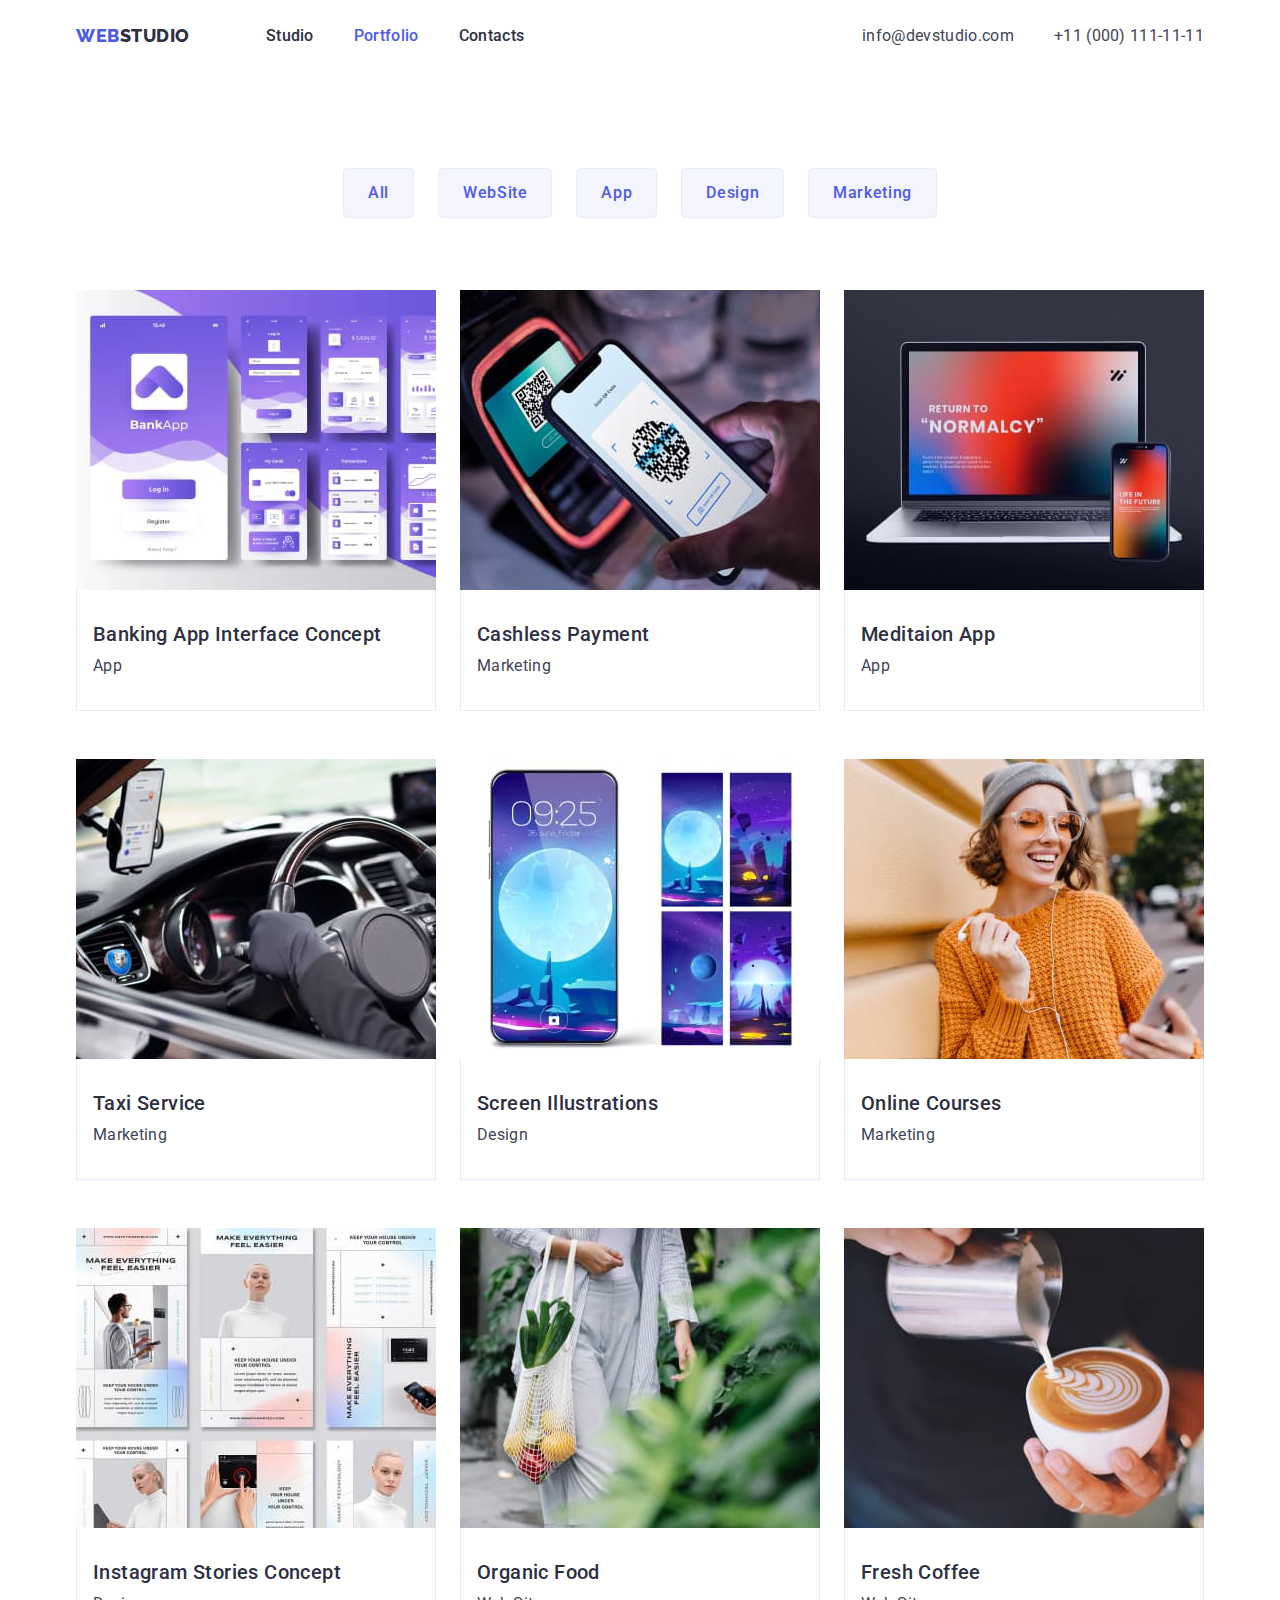
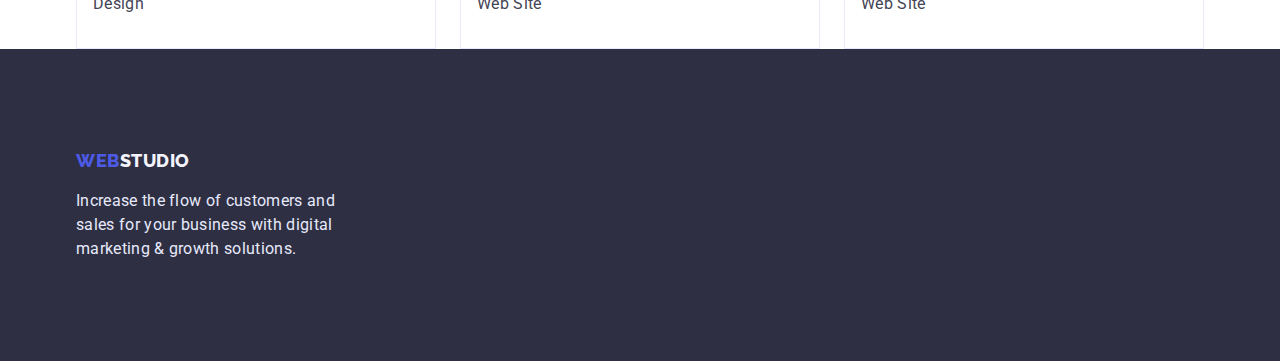
==== portfolio.html @ 984935fe "upd1" ====
<!DOCTYPE html>
<html lang="en">
<head>
    <meta charset="UTF-8">
    <meta http-equiv="X-UA-Compatible" content="IE=edge">
    <meta name="viewport" content="width=device-width, initial-scale=1.0">
    <title>Document</title>
    <link rel="stylesheet" href="./css/normalize.css">
    <link rel="preconnect" href="https://fonts.googleapis.com">
<link rel="preconnect" href="https://fonts.gstatic.com" crossorigin>
<link href="https://fonts.googleapis.com/css2?family=Raleway:wght@800&family=Roboto:wght@400;500;700&display=swap" rel="stylesheet">
    <link rel="stylesheet" href="./css/styles.css">
</head>
<body>
     <!--HEADER-->
     <header>
        <div class="container header"> 
    <a class="header-logo" href="./index.html"><span class="header-logo-web">WEB</span>STUDIO</a>
          <nav style="margin-left: 76px;">
               <ul class="header-navigation">
                   <li><a class="header-navigation-item" href="./index.html" 
                       >Studio</a></li>
                   <li><a class="header-navigation-item current" style="color:var(--primary-brand);" href="./portfolio.html">Portfolio</a></li>
                   <li><a class="header-navigation-item" href="">Contacts</a></li>
               </ul>
           </nav>
           <ul class="header-contacts">
               <li><a class="header-contacts-item" href="mailto:info@devstudio.com">info@devstudio.com</a></li>
               <li><a class="header-contacts-item" href="tel:+110001111111">+11 (000) 111-11-11</a></li>
           </ul>
       </div>
       </header>
    <!--MAIN-->
    <main>
        
    <section class= "portfolio-main"><div class="container"> 
       <!--FILTERS--> 
       <h1 class="visually-hidden">Filters</h1>

        <ul class="portfolio-main-filter">
        <li><button class="main-filter-button" type="button">All</button></li>
        <li><button class="main-filter-button" type="button">WebSite</button></li>
        <li><button class="main-filter-button" type="button">App</button></li>
        <li><button class="main-filter-button" type="button">Design</button></li>
        <li><button class="main-filter-button" type="button">Marketing</button></li>
        </ul>
   

        <!--PICTURES-->
         <ul class="gallery-list">

        <li>
        <img src="./images/screens.jpg" alt="Screens" width="360">
        <div class="gallery"><h3 class="portfolio-main-heading-3">Banking App Interface Concept</h3>
         <p class="portfolio-main-paragraph">App</p></div>
        </li>
        <li>
            <img src="./images/phone.jpg" alt="Phone" width="360">
        <div class="gallery"><h3 class="portfolio-main-heading-3">Cashless Payment</h3>
            <p class="portfolio-main-paragraph">Marketing</p></div>
        </li>
        <li>
            <img src="./images/laptop.jpg" alt="Laptop" width="360">
        <div class="gallery"><h3 class="portfolio-main-heading-3">Meditaion App</h3>
            <p class="portfolio-main-paragraph">App</p></div>
        </li>
        <li>
            <img src="./images/wheel.jpg" alt="Wheel" width="360">
        <div class="gallery"><h3 class="portfolio-main-heading-3">Taxi Service</h3>
            <p class="portfolio-main-paragraph">Marketing</p></div>
        </li>
        <li>
            <img src="./images/screens2.jpg" alt="Screens2" width="360">
        <div class="gallery"><h3 class="portfolio-main-heading-3">Screen Illustrations</h3>
            <p class="portfolio-main-paragraph">Design</p></div>
        </li>
        <li>
            <img src="./images/girl.jpg" alt="Girl" width="360">
        <div class="gallery"><h3 class="portfolio-main-heading-3">Online Courses</h3>
            <p class="portfolio-main-paragraph">Marketing</p></div>
        </li>
        <li>
            <img src="./images/pages.jpg" alt="Pages" width="360">
        <div class="gallery"><h3 class="portfolio-main-heading-3">Instagram Stories Concept</h3>
            <p class="portfolio-main-paragraph">Design</p></div>
        </li>
        <li>
            <img src="./images/bag.jpg" alt="Bag" width="360">
        <div class="gallery"><h3 class="portfolio-main-heading-3">Organic Food</h3>
            <p class="portfolio-main-paragraph">Web Site</p></div>
        </li>
        <li>
            <img src="./images/coffee.jpg" alt="Coffee" width="360">
        <div class="gallery"><h3 class="portfolio-main-heading-3">Fresh Coffee</h3>
            <p class="portfolio-main-paragraph">Web Site</p></div>
        </li>
    </ul>
</div>
</section> 
</main>
   
   <!--FOOTER-->
   <footer class="footer"><div class="container">
    <a class="footer-logo" href="./index.html"> <span class="header-logo-web">WEB</span>STUDIO</a>
<p class="footer-paragraph">Increase the flow of customers and sales for your business with digital marketing & growth solutions.</p>
</div>
</footer>

</body>
</html>
---- css/styles.css ----
:root {
    --primary-brand: #4D5AE5;
    --pressed-state: #404BBF;
    --dark: #2E2F42;
    --success: #31D0AA;
    --text: #434455;
    --subtle-text: #8E8F99;
    --accent: #E7E9FC;
    --light: #F4F4FD;
    --white:  #FFFFFF;

    --main-font: 'Roboto', sans-serif;
    --secondary-font: 'Raleway', sans-serif;
}
body {
    background-color: var(--white);
    color: var(--dark); 
    font-family: var(--main-font);
    font-size: 16px;
    letter-spacing: 0.02em;}
h1,
h2,
h3,
h4,
h5,
h6,
p {margin: 0;}

img {display: block;
max-width: 100%;
height: auto;}

button {display: block;
cursor: pointer;
border: none;
border-radius: 4px;}


ul,
ol {list-style: none;
    margin: 0;
    padding-left: 0;}

a {text-decoration: none;
//color: inherit;}

.section {padding-top: 120px;
padding-bottom: 120px;
}

.container {width: 1158px;
padding: 0 15px;
margin: 0 auto;}


.visually-hidden {
    position: absolute;
    width: 1px;
    height: 1px;
    margin: -1px;
    border: 0;
    padding: 0;
    
    white-space: nowrap;
    clip-path: inset(100%);
    clip: rect(0 0 0 0);
    overflow: hidden;
  }


  /* HEADER */
.header {display: flex;
align-items: center;
}

    
/* LOGO */

.header-logo {
    font-family: var(--secondary-font);
    font-weight: 800;
    font-size: 18px;
    line-height: 1.33;
    color: var(--dark);
    text-decoration: none;
    letter-spacing: 0.03em;
   
  
    }
.header-logo-web {
font-family: var(--secondary-font);
font-weight: 800;
font-size: 18px;
line-height: 1.33;
color: var(--primary-brand);
text-decoration: none;
letter-spacing: 0.03em;

}
/* NAVIGATION */
.header-navigation {
display: flex;
gap: 40px;
}


.header-navigation-item {
   
    font-family: var(--main-font);
    font-weight: 500;
    line-height: 1.5;
    color:  var(--dark);
    text-decoration: none;
    letter-spacing: 0.02em;
    font-size: 16px;
    display: block;
    padding: 24px 0px;
}

.header-navigation-item:hover, .header-navigation-item:focus {
color: var(--primary-brand);
text-decoration: none;
}

/* CURRENT*/
.current {
color: var(--primary-brand);
}
/* CONTACTS */
.header-contacts {
display: flex;
gap: 40px;
margin-left: auto;
    
}
.header-contacts-item {
font-style: normal;
font-weight: 400;
font-size: 16px;
line-height: 1.5;
color: #434455;
letter-spacing: 0.02em;
}

.header-contacts:hover, .header-contacts:focus 
{color:var(--pressed-state);}


/* HERO */
.hero-container {
background-color:var(--dark);
text-align: center;
padding: 188px 0;

}
.main-heading-1 {
font-weight: 700;
font-size: 56px;
line-height: 1.07;
color: var(--white);
letter-spacing: 0.02em;
align-items: center;
width: 496px;
margin: 0 auto;
margin-bottom: 48px;

}
.main-button {    font-family: var(--main-font);
font-style: normal;
font-weight: 500;
font-size: 16px;
line-height: 1.19;
letter-spacing: 0.04em;
background-color: var(--primary-brand);
margin: 0 auto ;
color: var(--white);
padding: 16px 32px;
}

.main-button:hover, .main-button:focus {
background-color: var(--pressed-state);}

/* FEATURES */



.main-item-columns
{display: flex;
gap: 24px; 
}

/* WHAT WE ARE DOING */
.work {
    padding-top: 0;
}
/* OUR TEAM */
.team {
    background-color: var(--light);
}
.main-heading-2 {
font-style: normal;
font-weight: 700;
font-size: 36px;
line-height: 1.11;
letter-spacing: 0.02em;
margin-left: auto;
align-items: center;
margin-bottom: 72px;
text-align: center;
}


.main-pre-item{
display: flex;
gap: 24px;

}
.main-item {
font-weight: 400;
line-height: 1.5;}

.main-heading-3 {
font-style: normal;
font-weight: 500;
font-size: 20px;
line-height: 1.2;
color:  var(--dark);
letter-spacing: 0.02em;
margin-bottom: 8px;
}

.main-item-paragraph {
font-style: normal;
font-weight: 400;
line-height: 1.5;
color: #434455;
letter-spacing: 0.02em;

}
.main-pre-item-1 {
display: flex;
gap: 24px;
margin: 0 auto;
}
.team-items{
background-color: #FFFFFF;
box-shadow: 0px 1px 6px rgba(46, 47, 66, 0.08), 0px 1px 1px rgba(46, 47, 66, 0.16), 0px 2px 1px rgba(46, 47, 66, 0.08);
border-radius: 0px 0px 4px 4px;
text-align: center;
}
.team-content {
padding-top: 32px;
padding-bottom: 32px;

}
.main-item-paragraph-2 {
font-style: normal;
font-weight: 400;
line-height: 1.5;
color: #434455;
letter-spacing: 0.02em;
text-align: center;
}

.none {text-align: left;}

/* FOOTER */
.footer {
background-color:  var(--dark);
padding-top: 100px;
padding-bottom: 100px;
}
.footer-logo {font-family: var(--secondary-font);
font-style: normal;
font-weight: 800;
font-size: 18px;
line-height: 1.17;
color: #F4F4FD;
text-decoration: none;
letter-spacing: 0.03em;
display: flex;
align-items: center;
letter-spacing: 0.03em;
text-transform: uppercase;
margin-bottom: 16px;
}
.footer-paragraph {
font-style: normal;
font-weight: 400;
line-height: 1.5;
color: #E7E9FC;
letter-spacing: 0.02em;
width: 264px;


}
/* PORTFOLIO */

.portfolio-main {
padding-top: 96px; 
padding-bottom: 0;
}
/* FILTERS */

.portfolio-main-filter {display: flex; justify-content: center;
    align-items: center;
gap: 24px;
margin-bottom: 72px;}

.main-filter-button {margin: 0 auto;
padding: 12px 24px;
cursor: pointer;
color: var(--primary-brand);
letter-spacing: 0.04em;
font-weight: 500;
line-height: 1.5;
background-color: var(--light);
border: 1px solid var(--accent);
border-radius: 4px;
font-family: var(--main-font);
font-size: 16px;
}
.main-filter-button:hover, .main-filter-button:focus {
background-color: var(--pressed-state);
color: var(--white);

}

    /* PICTURES */
    
.portfolio-main-paragraph {
font-style: normal;
font-weight: 400;
line-height: 1.5;
color: #434455;
letter-spacing: 0.02em;
margin-left: 16px;
}
.gallery {
    padding: 32px 0px 32px 0px ;
    border: 1px solid var(--accent);
    border-top: 0;
    
}
.gallery-list {display: flex;
flex-wrap: wrap;
column-gap: 24px;
row-gap: 48px;
}


.portfolio-main-heading-3 {font-style: normal;
font-weight: 500;
font-size: 20px;
line-height: 1.2;
color:  var(--dark);
letter-spacing: 0.02em;
margin-bottom: 8px;
margin-left: 16px;
}
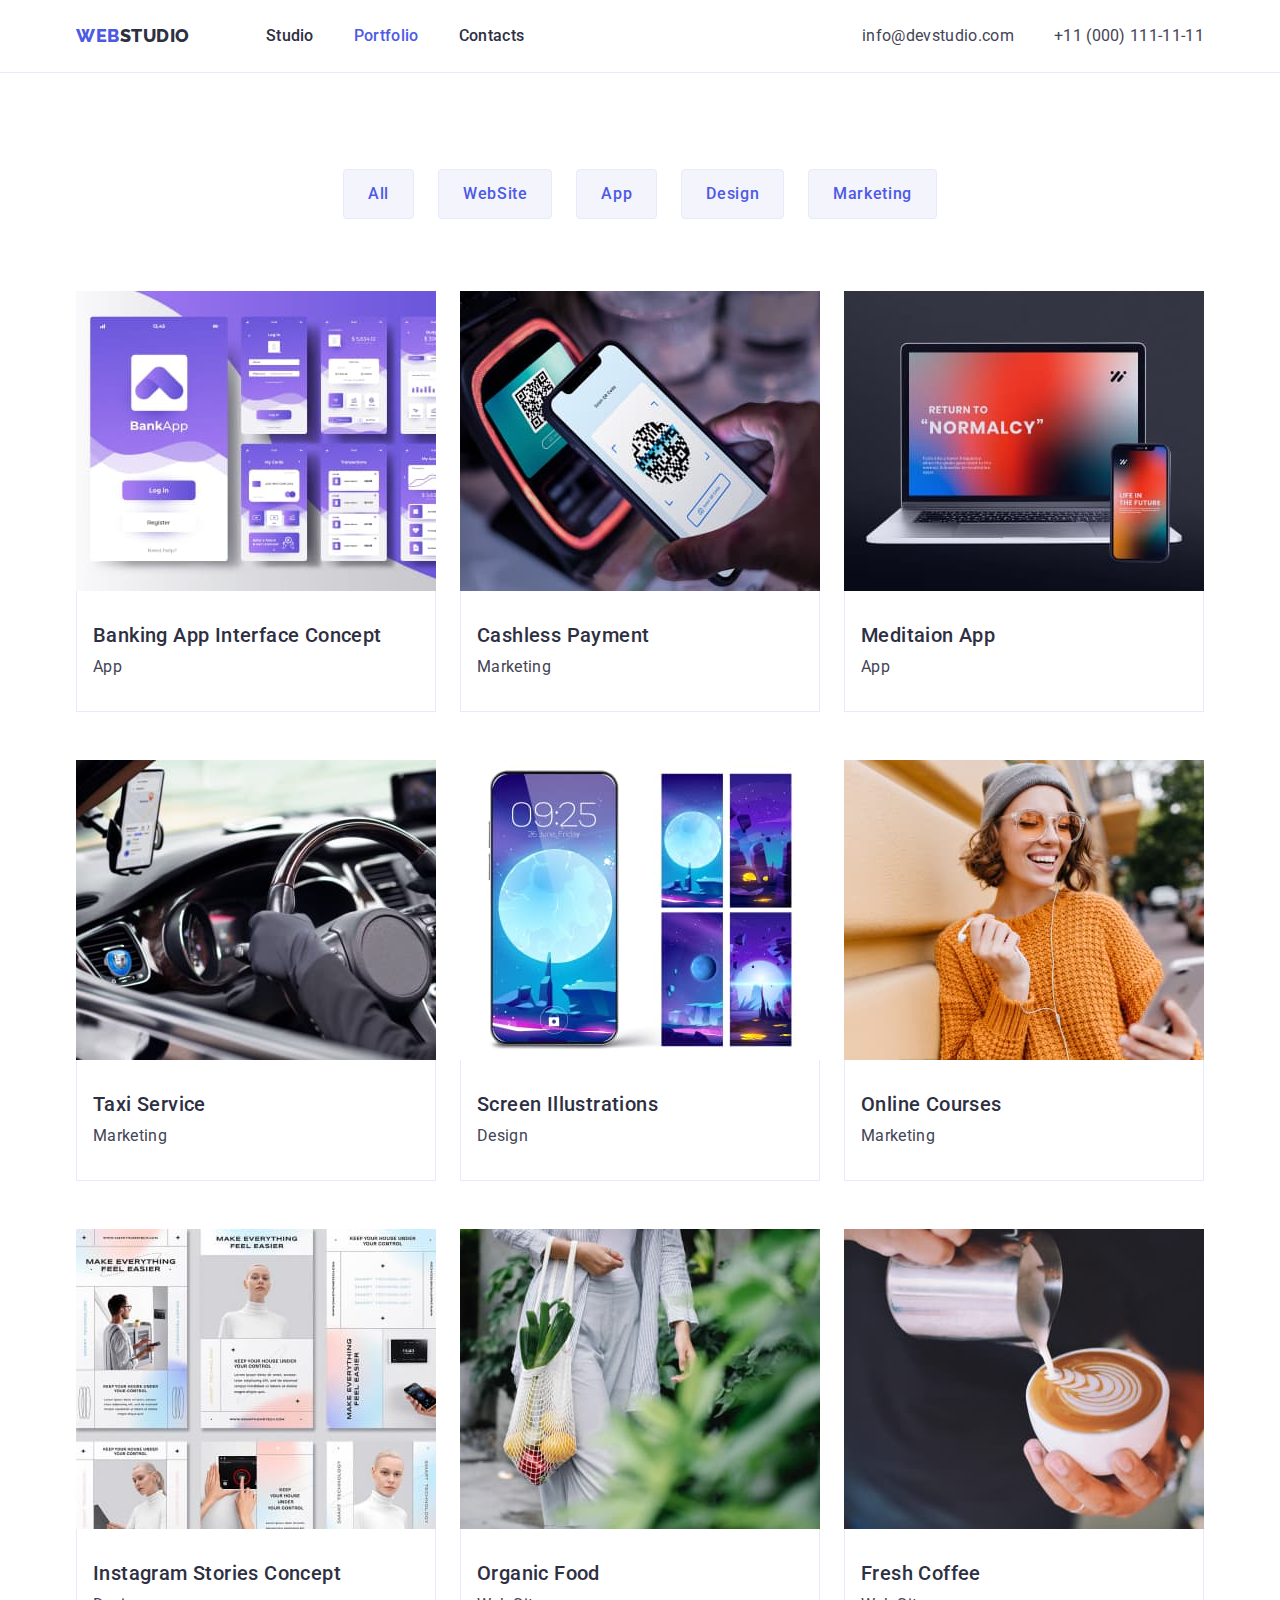
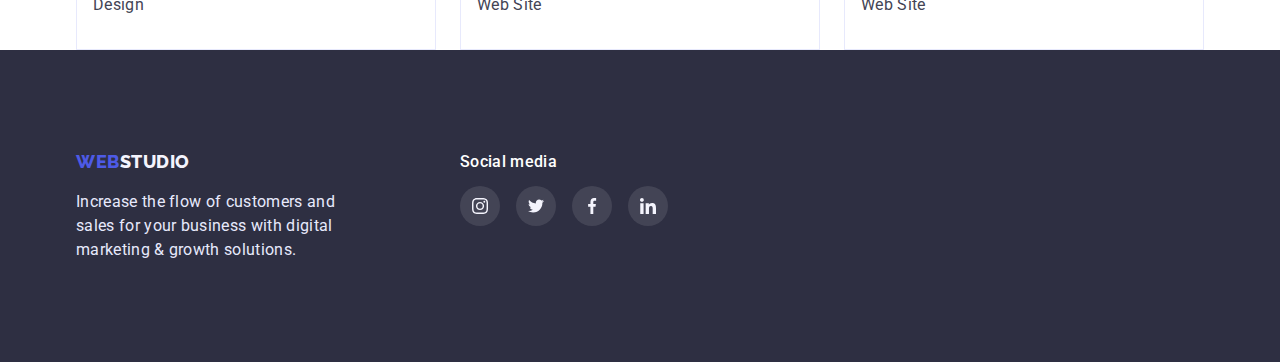
==== commit 800115c3: "upd12" ====
--- a/portfolio.html
+++ b/portfolio.html
@@ -100,11 +100,42 @@
 </main>
    
    <!--FOOTER-->
-   <footer class="footer"><div class="container">
-    <a class="footer-logo" href="./index.html"> <span class="header-logo-web">WEB</span>STUDIO</a>
+   <div class="footer"><div class="container added">
+    <div><a class="footer-logo" href="./index.html"> <span class="header-logo-web">WEB</span>STUDIO</a>
 <p class="footer-paragraph">Increase the flow of customers and sales for your business with digital marketing & growth solutions.</p>
 </div>
+
+<div class="social-block">
+<h4 class="footer-social-heading">Social media</h4>
+<ul class="footer-social-list">
+    <li class="social-items">
+    <a class="footer-social-link" href="" >
+    <svg class="social-icon" width="16" height="16">
+        <use href="./images/symbol-defs.svg#icon-instagram"></use>
+    </svg>
+    </a></li>
+    <li class="social-items">
+    <a class="footer-social-link" href="" >
+    <svg class="social-icon" width="16" height="16">
+        <use href="./images/symbol-defs.svg#icon-twitter"></use>
+    </svg>
+    </a></li>
+    <li class="social-items">
+    <a class="footer-social-link" href="" >
+    <svg class="social-icon" width="16" height="16">
+        <use href="./images/symbol-defs.svg#icon-facebook"></use>
+    </svg>
+    </a></li>
+    <li class="social-items">
+    <a href="" class="footer-social-link">
+    <svg class="social-icon" width="16" height="16">
+        <use href="./images/symbol-defs.svg#icon-linkedin"></use>
+    </svg>
+    </a></li>
+
+</ul></div>
+</div>
+
 </footer>
-
 </body>
-</html>+</html>
--- a/css/styles.css
+++ b/css/styles.css
@@ -18,6 +18,7 @@
     font-family: var(--main-font);
     font-size: 16px;
     letter-spacing: 0.02em;}
+header {border-bottom: 1px solid #E7E9FC;}
 h1,
 h2,
 h3,
@@ -180,6 +181,20 @@
 .main-button:hover, .main-button:focus {
 background-color: var(--pressed-state);}
 
+/* Overlay */
+.overlay {
+    height: 600px;
+    outline: 1px solid transparent;
+    max-width: 1440px;
+    margin-left: auto;
+    margin-right: auto;
+    background-image: linear-gradient( to right, rgba(46, 47, 66, 0.7), rgba(46, 47, 66, 0.7)), url(../images/people-office.jpg); 
+    background-size: cover;
+    background-repeat: no-repeat;
+    background-position: center;
+    background-color: #2E2F42;
+}
+
 /* FEATURES */
 
 
@@ -188,6 +203,33 @@
 {display: flex;
 gap: 24px; 
 }
+.list-item {}
+.list-item::before {
+    content: '';
+    display: block;
+    height: 112px;
+    background-color: #F4F4FD;
+    outline: 1px solid #F4F4FD;
+    border-radius: 4px;
+    margin-bottom: 8px;
+    background-position: center;
+    background-size: 264px 112px;
+    background-repeat: no-repeat;
+    
+}
+.icon-strategy::before{
+    background-image: url(../images/antenna.svg);
+    background-size: 64px 64px;
+}
+.icon-punctuality::before{
+    background-image: url(../images/clock.svg);
+    background-size: 64px 64px;
+}
+.icon-diligence::before{background-image: url(../images/diagram.svg);
+    background-size: 64px 64px;
+    }
+.icon-technologies::before{background-image: url(../images/astronaut.svg);
+    background-size: 64px 64px;}
 
 /* WHAT WE ARE DOING */
 .work {
@@ -263,12 +305,78 @@
 }
 
 .none {text-align: left;}
+.social-list {
+    display: flex;
+    justify-content: center;
+    gap: 24px;
+    list-style: none;
+    margin-top: 12px;
+   
+}
+.social-items {
+    width: 40px;
+    height: 40px;
+    color: var(--light);
+}
+.social-icon {
+    
+}
+.social-link {
+background-color: var(--primary-brand);
+width: 100%;
+height: 100%;
+border-radius: 50%;
+display: flex;
+align-items: center;
+justify-content: center;
+}
+.social-link:hover, .social-link:focus{
+    background-color: var(--pressed-state);
+}
+.social-link.icon-instagram{}
+.customers {
+    width: 1128px;
+    justify-content: center;
+    text-align: center;
+    
+}
+.customer-link{fill: var(--subtle-text);
+
+}
+.customer-link:hover, .customer-link:focus{
+    fill:var(--pressed-state)
+}
+.customer-list{
+    display: flex;
+    justify-content: center;
+    gap: 24px;
+    padding: 0;
+}
+
+.customer-icon {
+    margin-top: 72px;
+    border: 1px solid #8E8F99;
+border-radius: 4px;
+ fill: var(--subtle-text);
+ 
+}
+.customer-icon:hover, .customer-icon:focus {
+    fill: var(--pressed-state);
+    border-color: var(--pressed-state);
+}
+
+.customer-items{
+}
 
 /* FOOTER */
 .footer {
 background-color:  var(--dark);
 padding-top: 100px;
 padding-bottom: 100px;
+
+}
+.added {
+   display: flex;
 }
 .footer-logo {font-family: var(--secondary-font);
 font-style: normal;
@@ -294,6 +402,34 @@
 
 
 }
+.social-block {
+width: 208px;
+height: 80px;
+margin-left: 120px;
+}
+.footer-social-heading{
+font-weight: 500;
+font-size: 16px;
+line-height: 1.5;
+letter-spacing: 0.02em;
+color: var(--white);
+}
+.footer-social-list {display: flex;
+    justify-content: center;
+    gap: 16px;
+    list-style: none;
+    margin-top: 12px;
+}
+
+.footer-social-link {
+    background-color:rgba(255, 255, 255, 0.1);
+    width: 100%;
+    height: 100%;
+    border-radius: 50%;
+    display: flex;
+    align-items: center;
+    justify-content: center;
+    }
 /* PORTFOLIO */
 
 .portfolio-main {
@@ -334,10 +470,10 @@
 line-height: 1.5;
 color: #434455;
 letter-spacing: 0.02em;
-margin-left: 16px;
+
 }
 .gallery {
-    padding: 32px 0px 32px 0px ;
+    padding: 32px 16px;
     border: 1px solid var(--accent);
     border-top: 0;
     
@@ -356,5 +492,5 @@
 color:  var(--dark);
 letter-spacing: 0.02em;
 margin-bottom: 8px;
-margin-left: 16px;
-}
+
+}
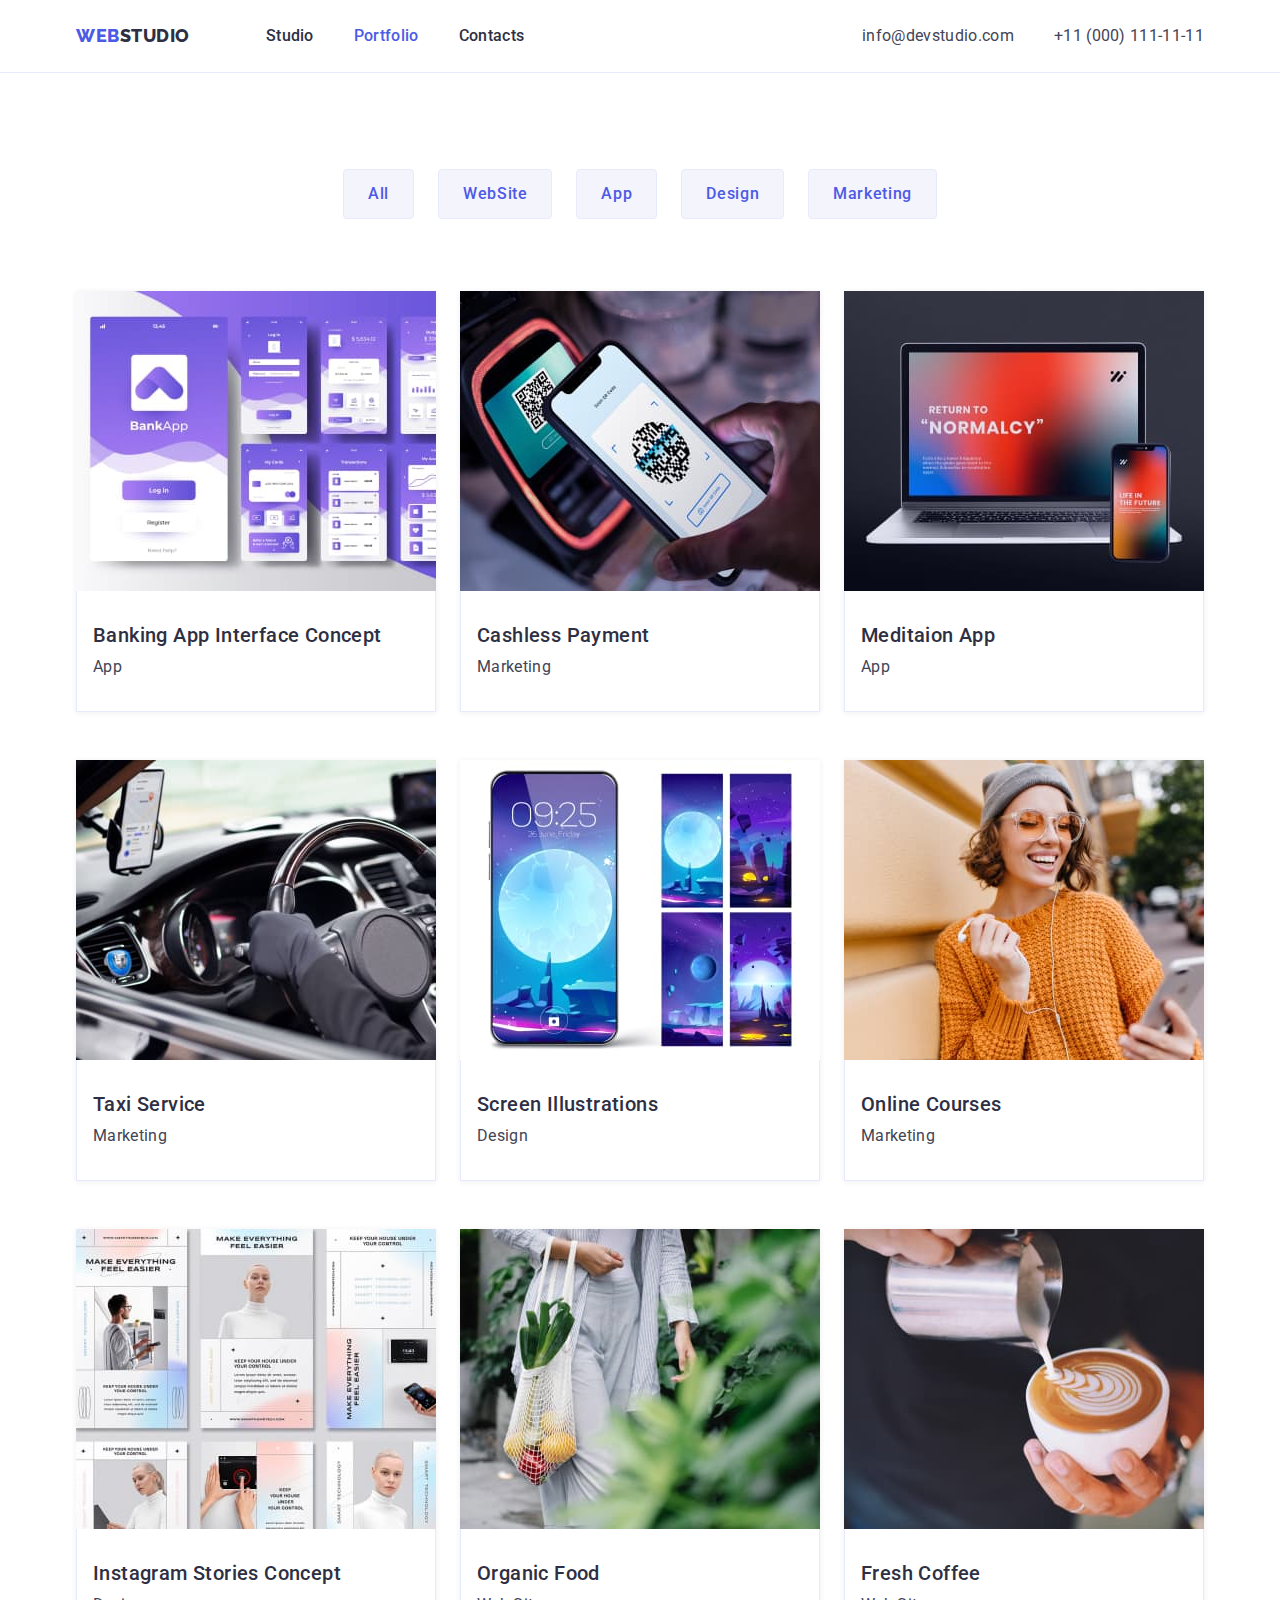
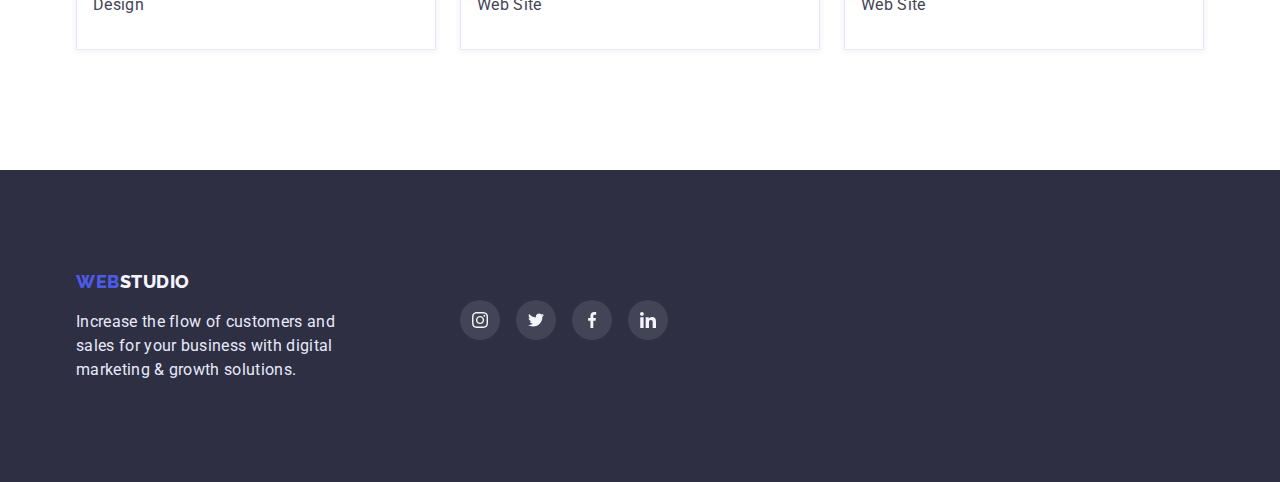
==== commit 2e687496: "upd12" ====
--- a/portfolio.html
+++ b/portfolio.html
@@ -50,49 +50,58 @@
          <ul class="gallery-list">
 
         <li>
+            <a class="gallery-link" href="">
         <img src="./images/screens.jpg" alt="Screens" width="360">
         <div class="gallery"><h3 class="portfolio-main-heading-3">Banking App Interface Concept</h3>
-         <p class="portfolio-main-paragraph">App</p></div>
+         <p class="portfolio-main-paragraph">App</p></div></a>
         </li>
         <li>
+            <a class="gallery-link" href="">
             <img src="./images/phone.jpg" alt="Phone" width="360">
         <div class="gallery"><h3 class="portfolio-main-heading-3">Cashless Payment</h3>
-            <p class="portfolio-main-paragraph">Marketing</p></div>
+            <p class="portfolio-main-paragraph">Marketing</p></div></a>
         </li>
         <li>
+            <a class="gallery-link" href="">
             <img src="./images/laptop.jpg" alt="Laptop" width="360">
         <div class="gallery"><h3 class="portfolio-main-heading-3">Meditaion App</h3>
-            <p class="portfolio-main-paragraph">App</p></div>
+            <p class="portfolio-main-paragraph">App</p></div></a>
         </li>
         <li>
+            <a class="gallery-link" href="">
             <img src="./images/wheel.jpg" alt="Wheel" width="360">
         <div class="gallery"><h3 class="portfolio-main-heading-3">Taxi Service</h3>
-            <p class="portfolio-main-paragraph">Marketing</p></div>
+            <p class="portfolio-main-paragraph">Marketing</p></div></a>
         </li>
         <li>
+            <a class="gallery-link" href="">
             <img src="./images/screens2.jpg" alt="Screens2" width="360">
         <div class="gallery"><h3 class="portfolio-main-heading-3">Screen Illustrations</h3>
-            <p class="portfolio-main-paragraph">Design</p></div>
+            <p class="portfolio-main-paragraph">Design</p></div></a>
         </li>
         <li>
+            <a class="gallery-link" href="">
             <img src="./images/girl.jpg" alt="Girl" width="360">
         <div class="gallery"><h3 class="portfolio-main-heading-3">Online Courses</h3>
-            <p class="portfolio-main-paragraph">Marketing</p></div>
+            <p class="portfolio-main-paragraph">Marketing</p></div></a>
         </li>
         <li>
+            <a class="gallery-link" href="">
             <img src="./images/pages.jpg" alt="Pages" width="360">
         <div class="gallery"><h3 class="portfolio-main-heading-3">Instagram Stories Concept</h3>
-            <p class="portfolio-main-paragraph">Design</p></div>
+            <p class="portfolio-main-paragraph">Design</p></div></a>
         </li>
         <li>
+            <a class="gallery-link" href="">
             <img src="./images/bag.jpg" alt="Bag" width="360">
         <div class="gallery"><h3 class="portfolio-main-heading-3">Organic Food</h3>
-            <p class="portfolio-main-paragraph">Web Site</p></div>
+            <p class="portfolio-main-paragraph">Web Site</p></div></a>
         </li>
         <li>
+            <a class="gallery-link" href="">
             <img src="./images/coffee.jpg" alt="Coffee" width="360">
         <div class="gallery"><h3 class="portfolio-main-heading-3">Fresh Coffee</h3>
-            <p class="portfolio-main-paragraph">Web Site</p></div>
+            <p class="portfolio-main-paragraph">Web Site</p></div></a>
         </li>
     </ul>
 </div>
--- a/css/styles.css
+++ b/css/styles.css
@@ -340,29 +340,30 @@
     text-align: center;
     
 }
-.customer-link{fill: var(--subtle-text);
-
+.customer-link{
+    color: var(--subtle-text);
+border: 1px solid currentColor;
+border-radius: 4px;
+display: flex;
+align-items: center;
+justify-content: center;
+width: 168px;
+height: 88px;
 }
 .customer-link:hover, .customer-link:focus{
-    fill:var(--pressed-state)
+    color:var(--pressed-state)
 }
 .customer-list{
     display: flex;
-    justify-content: center;
     gap: 24px;
-    padding: 0;
 }
 
 .customer-icon {
-    margin-top: 72px;
-    border: 1px solid #8E8F99;
-border-radius: 4px;
- fill: var(--subtle-text);
+ fill: currentColor;
  
 }
 .customer-icon:hover, .customer-icon:focus {
-    fill: var(--pressed-state);
-    border-color: var(--pressed-state);
+
 }
 
 .customer-items{
@@ -403,11 +404,9 @@
 
 }
 .social-block {
-width: 208px;
-height: 80px;
 margin-left: 120px;
 }
-.footer-social-heading{
+.footer-social-paragraph {
 font-weight: 500;
 font-size: 16px;
 line-height: 1.5;
@@ -430,6 +429,9 @@
     align-items: center;
     justify-content: center;
     }
+    .footer-social-link:hover, .footer-social-link:focus {
+        background-color: #31D0AA;
+        }
 /* PORTFOLIO */
 
 .portfolio-main {
@@ -455,21 +457,27 @@
 border-radius: 4px;
 font-family: var(--main-font);
 font-size: 16px;
+border: 1px solid #E7E9FC;
+border-radius: 4px;
 }
 .main-filter-button:hover, .main-filter-button:focus {
 background-color: var(--pressed-state);
 color: var(--white);
+box-shadow: 0px 3px 1px rgba(0, 0, 0, 0.1), 0px 2px 1px rgba(0, 0, 0, 0.08), 0px 2px 2px rgba(0, 0, 0, 0.12);
+border-radius: 4px;
 
 }
 
     /* PICTURES */
     
+.portfolio-main{padding-bottom: 120px;}
 .portfolio-main-paragraph {
 font-style: normal;
 font-weight: 400;
 line-height: 1.5;
 color: #434455;
 letter-spacing: 0.02em;
+
 
 }
 .gallery {
@@ -477,6 +485,15 @@
     border: 1px solid var(--accent);
     border-top: 0;
     
+}
+.gallery-link{
+    
+    display: block;
+    box-shadow: 0px 1px 6px rgba(46, 47, 66, 0.08);
+}
+.gallery-link:hover, .gallery-link:focus {
+    cursor: pointer;
+    box-shadow: 0px 1px 6px rgba(46, 47, 66, 0.08), 0px 1px 1px rgba(46, 47, 66, 0.16), 0px 2px 1px rgba(46, 47, 66, 0.08);
 }
 .gallery-list {display: flex;
 flex-wrap: wrap;
@@ -494,3 +511,4 @@
 margin-bottom: 8px;
 
 }
+
